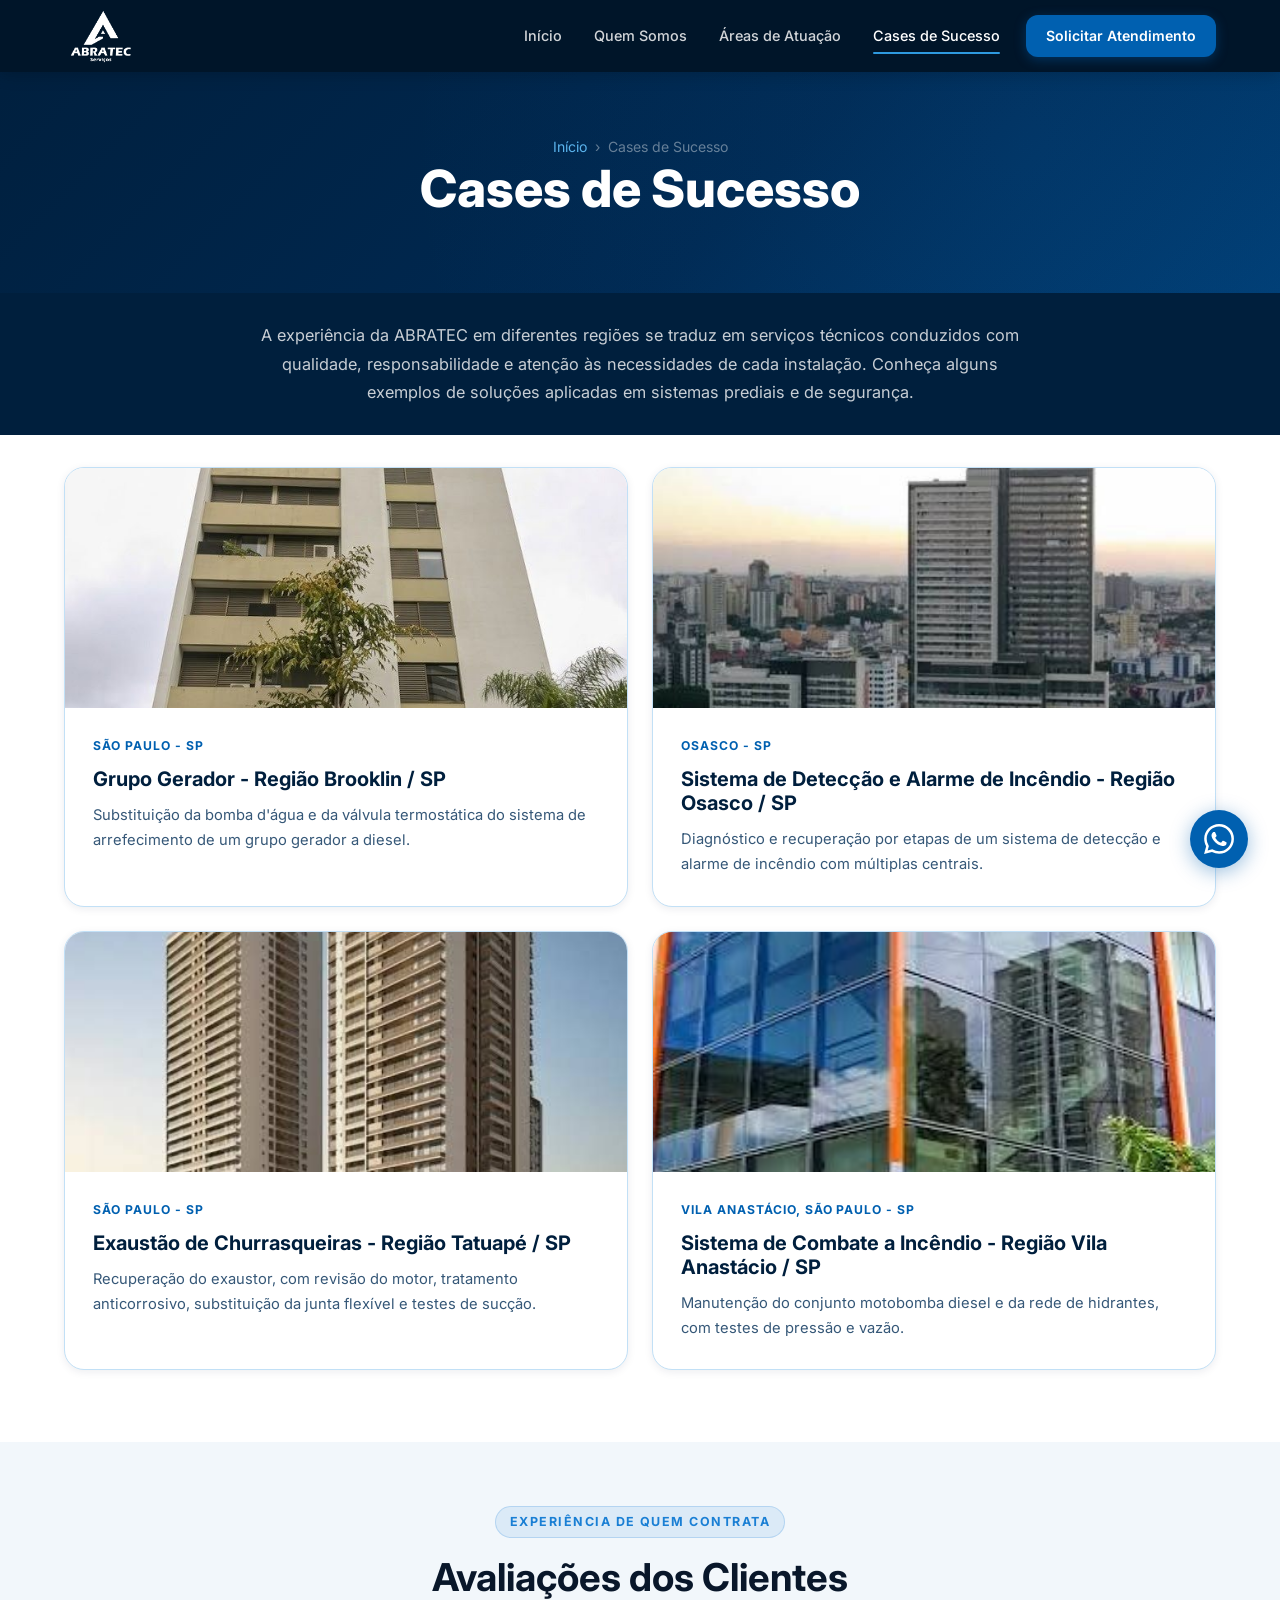
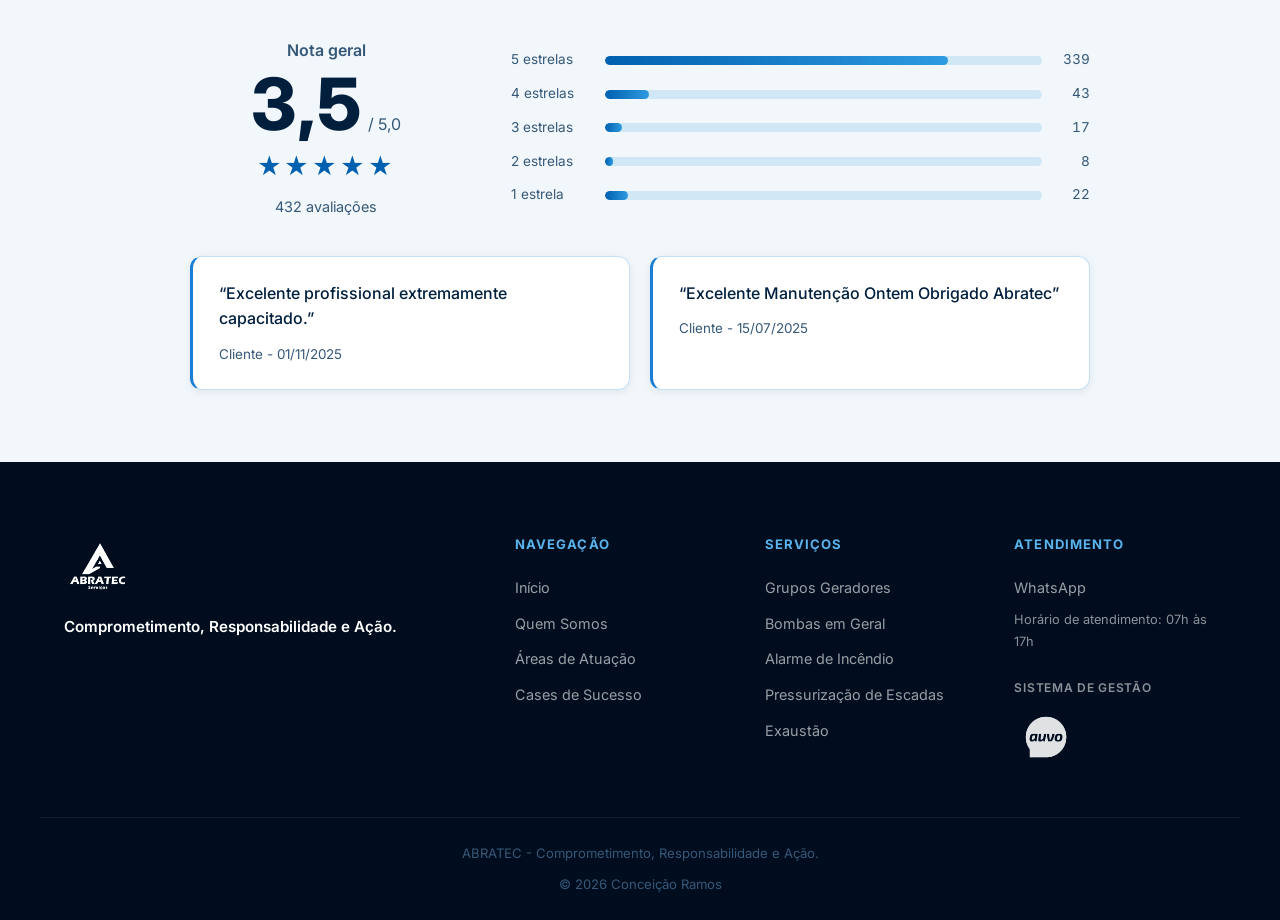
==== cases.html @ 3fc8a4a1 "feat: adiciona cases de sucesso anonimizados Co-authored-by: Copilot <223556219+Copilot@users.norepl" ====
<!DOCTYPE html>
<html lang="pt-BR">
<head>
  <meta charset="UTF-8">
  <meta name="viewport" content="width=device-width, initial-scale=1.0">
  <title>Cases de Sucesso | ABRATEC - Manutenção e Engenharia</title>
  <meta name="description" content="Conheça projetos de manutenção e engenharia realizados pela ABRATEC em diferentes regiões, apresentados sem identificação de clientes.">
  <link rel="icon" type="image/png" href="assets/logob.png">
  <link rel="preconnect" href="https://fonts.googleapis.com">
  <link rel="preconnect" href="https://fonts.gstatic.com" crossorigin>
  <link href="https://fonts.googleapis.com/css2?family=Inter:wght@300;400;500;600;700;800&display=swap" rel="stylesheet">
  <link rel="stylesheet" href="styles.css">
</head>
<body data-page="cases" class="page-inner">

  <div id="site-header"></div>

  <main>
    <div class="page-banner">
      <div class="container">
        <nav class="breadcrumb" aria-label="Breadcrumb">
          <a href="index.html">Início</a>
          <span aria-hidden="true">›</span>
          <span aria-current="page">Cases de Sucesso</span>
        </nav>
        <h1>Cases de Sucesso</h1>
      </div>
    </div>

    <section class="cases-intro">
      <div class="container">
        <p>A experiência da ABRATEC em diferentes regiões se traduz em serviços técnicos conduzidos com qualidade, responsabilidade e atenção às necessidades de cada instalação. Conheça alguns exemplos de soluções aplicadas em sistemas prediais e de segurança.</p>
      </div>
    </section>

    <section class="cases-section" aria-label="Projetos realizados">
      <div class="container">
        <div class="cases-grid">
          <a class="case-card" href="cases/brooklin/" aria-label="Ver case de sucesso: Grupo Gerador, Região Brooklin, São Paulo">
            <img class="case-card-image" src="assets/cases/media/brooklin-facade.jpg" alt="Fachada de edifício residencial na Região Brooklin" loading="lazy">
            <div class="case-card-content">
              <span class="case-region">São Paulo - SP</span>
              <h2>Grupo Gerador - Região Brooklin / SP</h2>
              <p>Substituição da bomba d'água e da válvula termostática do sistema de arrefecimento de um grupo gerador a diesel.</p>
            </div>
          </a>

          <a class="case-card" href="cases/osasco/" aria-label="Ver case de sucesso: Sistema de Detecção e Alarme de Incêndio, Osasco">
            <img class="case-card-image" src="assets/cases/media/osasco-facade.jpg" alt="Vista aérea de complexo comercial na região de Osasco" loading="lazy">
            <div class="case-card-content">
              <span class="case-region">Osasco - SP</span>
              <h2>Sistema de Detecção e Alarme de Incêndio - Região Osasco / SP</h2>
              <p>Diagnóstico e recuperação por etapas de um sistema de detecção e alarme de incêndio com múltiplas centrais.</p>
            </div>
          </a>

          <a class="case-card" href="cases/tatuape/" aria-label="Ver case de sucesso: Exaustão de Churrasqueiras, Região Tatuapé">
            <img class="case-card-image" src="assets/cases/media/tatuape-facade.jpg" alt="Duas torres residenciais na região do Tatuapé" loading="lazy">
            <div class="case-card-content">
              <span class="case-region">São Paulo - SP</span>
              <h2>Exaustão de Churrasqueiras - Região Tatuapé / SP</h2>
              <p>Recuperação do exaustor, com revisão do motor, tratamento anticorrosivo, substituição da junta flexível e testes de sucção.</p>
            </div>
          </a>

          <a class="case-card" href="cases/vila-anastacio/" aria-label="Ver case de sucesso: Sistema de Combate a Incêndio, Vila Anastácio">
            <img class="case-card-image" src="assets/cases/media/vila-anastacio-facade.jpg" alt="Fachada de empreendimento comercial envidraçado com detalhes em laranja na Vila Anastácio" loading="lazy">
            <div class="case-card-content">
              <span class="case-region">Vila Anastácio, São Paulo - SP</span>
              <h2>Sistema de Combate a Incêndio - Região Vila Anastácio / SP</h2>
              <p>Manutenção do conjunto motobomba diesel e da rede de hidrantes, com testes de pressão e vazão.</p>
            </div>
          </a>
        </div>
      </div>
    </section>

    <section class="reviews-section" aria-labelledby="reviewsTitle">
      <div class="container">
        <div class="section-header">
          <span class="section-label">Experiência de quem contrata</span>
          <h2 id="reviewsTitle">Avaliações dos Clientes</h2>
        </div>
        <div class="reviews-layout" data-reviews>
          <div class="reviews-score">
            <p class="reviews-score-label">Nota geral</p>
            <div class="reviews-rating">
              <span class="reviews-rating-value" data-count-to="4.5" data-decimals="1">0,0</span>
              <span class="reviews-rating-scale">/ 5,0</span>
            </div>
            <div class="reviews-stars" aria-label="5 estrelas">★★★★★</div>
            <p><span data-count-to="552">0</span> avaliações</p>
          </div>
          <div class="reviews-distribution" aria-label="Distribuição das avaliações por nota">
            <div class="review-row">
              <span>5 estrelas</span>
              <div class="review-track" role="progressbar" aria-label="Avaliações de 5 estrelas" aria-valuemin="0" aria-valuemax="100" aria-valuenow="0">
                <span class="review-fill" data-review-percent="78.62"></span>
              </div>
              <span class="review-count" data-count-to="434">0</span>
            </div>
            <div class="review-row">
              <span>4 estrelas</span>
              <div class="review-track" role="progressbar" aria-label="Avaliações de 4 estrelas" aria-valuemin="0" aria-valuemax="100" aria-valuenow="0">
                <span class="review-fill" data-review-percent="10.14"></span>
              </div>
              <span class="review-count" data-count-to="56">0</span>
            </div>
            <div class="review-row">
              <span>3 estrelas</span>
              <div class="review-track" role="progressbar" aria-label="Avaliações de 3 estrelas" aria-valuemin="0" aria-valuemax="100" aria-valuenow="0">
                <span class="review-fill" data-review-percent="3.99"></span>
              </div>
              <span class="review-count" data-count-to="22">0</span>
            </div>
            <div class="review-row">
              <span>2 estrelas</span>
              <div class="review-track" role="progressbar" aria-label="Avaliações de 2 estrelas" aria-valuemin="0" aria-valuemax="100" aria-valuenow="0">
                <span class="review-fill" data-review-percent="1.99"></span>
              </div>
              <span class="review-count" data-count-to="11">0</span>
            </div>
            <div class="review-row">
              <span>1 estrela</span>
              <div class="review-track" role="progressbar" aria-label="Avaliações de 1 estrela" aria-valuemin="0" aria-valuemax="100" aria-valuenow="0">
                <span class="review-fill" data-review-percent="5.25"></span>
              </div>
              <span class="review-count" data-count-to="29">0</span>
            </div>
          </div>
        </div>
        <div class="review-quotes">
          <figure class="review-quote">
            <blockquote>“Excelente profissional extremamente capacitado.”</blockquote>
            <figcaption>Cliente - 01/11/2025</figcaption>
          </figure>
          <figure class="review-quote">
            <blockquote>“Excelente Manutenção Ontem Obrigado Abratec”</blockquote>
            <figcaption>Cliente - 15/07/2025</figcaption>
          </figure>
        </div>
      </div>
    </section>
  </main>

  <div id="site-footer"></div>
  <div id="site-float"></div>

  <script src="config.js"></script>
  <script src="components.js"></script>
  <script src="script.js"></script>
</body>
</html>
---- styles.css ----
/* ============================================================
   ABRATEC - Estilos Globais (todas as páginas)
   Paleta: exclusivamente tons de azul + branco
   ============================================================ */
:root {
  --navy-900:  #000d1e;
  --navy-800:  #001529;
  --navy-700:  #001f3d;
  --navy-600:  #002952;
  --blue-500:  #003d73;
  --blue-400:  #004f94;
  --blue-300:  #0060b0;
  --blue-200:  #1a7fd4;
  --blue-150:  #2e9ae0;
  --blue-100:  #5ab3ec;
  --blue-050:  #c2e0f6;
  --sky:       #e8f3fb;
  --sky-deep:  #d0e8f5;
  --white:     #ffffff;
  --off-white: #f2f7fb;
  --text:      #09172a;
  --text-muted:#365878;
  --radius-sm: 6px;
  --radius:    12px;
  --radius-lg: 20px;
  --shadow-sm: 0 2px 8px rgba(0,20,60,.08);
  --shadow:    0 6px 24px rgba(0,20,60,.13);
  --shadow-lg: 0 16px 48px rgba(0,20,60,.2);
  --transition:all .25s ease;
  --header-h:  72px;
}

*,*::before,*::after{box-sizing:border-box;margin:0;padding:0}
html{scroll-behavior:smooth}
body{font-family:'Inter',sans-serif;color:var(--text);background:var(--white);line-height:1.6;-webkit-font-smoothing:antialiased}
img{max-width:100%;height:auto;display:block}
a{color:inherit;text-decoration:none}
ul{list-style:none}
button{font-family:inherit;cursor:pointer;border:none;background:none}
input,select,textarea{font-family:inherit;font-size:inherit}
[hidden]{display:none!important}

.container{width:100%;max-width:1200px;margin:0 auto;padding:0 24px}
.section-pad{padding:96px 0}

h1{font-size:clamp(2rem,4vw,3.2rem);font-weight:800;line-height:1.15}
h2{font-size:clamp(1.6rem,3vw,2.4rem);font-weight:700;line-height:1.2}
h3{font-size:1.2rem;font-weight:600;line-height:1.3}
p{line-height:1.75;color:var(--text-muted)}
.accent{color:var(--blue-200)}

.section-header{text-align:center;max-width:720px;margin:0 auto 64px}
.section-header h2{margin-bottom:16px}
.section-header p{font-size:1.05rem}
.section-label{display:inline-block;font-size:.78rem;font-weight:700;letter-spacing:.12em;text-transform:uppercase;color:var(--blue-200);background:rgba(26,127,212,.1);border:1px solid rgba(26,127,212,.2);padding:5px 14px;border-radius:20px;margin-bottom:16px}

/* Buttons */
.btn-primary,.btn-secondary,.btn-outline,.btn-blue-light{display:inline-flex;align-items:center;gap:8px;padding:14px 28px;border-radius:var(--radius);font-weight:600;font-size:.95rem;transition:var(--transition);cursor:pointer;text-align:center;justify-content:center}
.btn-primary{background:var(--blue-300);color:var(--white);box-shadow:0 4px 16px rgba(0,96,176,.35)}
.btn-primary:hover{background:var(--blue-400);transform:translateY(-2px);box-shadow:0 6px 20px rgba(0,96,176,.45)}
.btn-secondary{background:transparent;color:var(--white);border:2px solid rgba(255,255,255,.5)}
.btn-secondary:hover{background:rgba(255,255,255,.1);border-color:var(--white);transform:translateY(-2px)}
.btn-outline{background:transparent;color:var(--blue-300);border:2px solid var(--blue-300)}
.btn-outline:hover{background:var(--blue-300);color:var(--white);transform:translateY(-2px)}
.btn-blue-light{background:var(--blue-200);color:var(--white);box-shadow:0 4px 16px rgba(26,127,212,.35)}
.btn-blue-light:hover{background:var(--blue-300);transform:translateY(-2px)}

/* Reveal */
.reveal{opacity:0;transform:translateY(28px);transition:opacity .6s ease,transform .6s ease}
.reveal.reveal-d1{transition-delay:.1s}
.reveal.reveal-d2{transition-delay:.2s}
.reveal.reveal-d3{transition-delay:.3s}
.reveal.reveal-d4{transition-delay:.4s}
.reveal.visible{opacity:1;transform:none}

/* ── HEADER ─────────────────────── */
#mainHeader{position:fixed;top:0;left:0;right:0;z-index:1000;height:var(--header-h);background:transparent;transition:background .35s,box-shadow .35s}
#mainHeader.scrolled{background:rgba(0,21,41,.96);backdrop-filter:blur(12px);box-shadow:0 2px 20px rgba(0,0,0,.25)}
body.page-inner #mainHeader{background:var(--navy-800);box-shadow:0 2px 16px rgba(0,0,0,.2)}
.header-inner{display:flex;align-items:center;justify-content:space-between;height:100%;max-width:1200px;margin:0 auto;padding:0 24px}
.logo-link{display:flex;align-items:center;flex-shrink:0}
.logo-img{height:70px;width:auto;filter:brightness(10)}
.nav-links{display:flex;align-items:center;gap:4px}
.nav-link{color:rgba(255,255,255,.82);font-size:.9rem;font-weight:500;padding:8px 14px;border-radius:var(--radius-sm);transition:var(--transition);position:relative}
.nav-link::after{content:'';position:absolute;bottom:2px;left:14px;right:14px;height:2px;background:var(--blue-150);transform:scaleX(0);transition:transform .25s;border-radius:2px}
.nav-link:hover,.nav-link.active{color:var(--white)}
.nav-link:hover::after,.nav-link.active::after{transform:scaleX(1)}
.btn-nav-cta{background:var(--blue-300);color:var(--white)!important;padding:10px 20px;border-radius:var(--radius);font-weight:600;font-size:.88rem;margin-left:8px;transition:var(--transition);box-shadow:0 3px 12px rgba(0,96,176,.4);white-space:nowrap}
.btn-nav-cta:hover{background:var(--blue-400);transform:translateY(-1px)}
.btn-nav-cta::after{display:none!important}
.hamburger{display:none;flex-direction:column;justify-content:center;gap:5px;width:40px;height:40px;padding:6px}
.hamburger span{display:block;height:2px;background:var(--white);border-radius:2px;transition:var(--transition)}
.hamburger.open span:nth-child(1){transform:translateY(7px) rotate(45deg)}
.hamburger.open span:nth-child(2){opacity:0}
.hamburger.open span:nth-child(3){transform:translateY(-7px) rotate(-45deg)}

/* ── PAGE BANNER (sub-pages) ─────── */
.page-banner{background:linear-gradient(135deg,var(--navy-700) 0%,var(--navy-600) 60%,var(--blue-500) 100%);padding:calc(var(--header-h) + 64px) 0 64px;text-align:center;color:var(--white);position:relative;overflow:hidden}
body[data-page="servicos"] .page-banner{padding:calc(var(--header-h) + 32px) 0 32px}
.page-banner::before{content:'';position:absolute;inset:0;background:radial-gradient(circle at 80% 50%,rgba(26,127,212,.08) 0%,transparent 60%);pointer-events:none}
.page-banner .container{position:relative;z-index:1}
.page-banner h1{color:var(--white);margin-bottom:12px}
.page-banner .breadcrumb{font-size:.88rem;color:rgba(255,255,255,.65);display:flex;justify-content:center;align-items:center;gap:8px}
.page-banner .breadcrumb a{color:var(--blue-100)}
.page-banner .breadcrumb a:hover{color:var(--white)}
.page-banner .breadcrumb span{color:rgba(255,255,255,.4)}

/* ── HERO ────────────────────────── */
.hero{min-height:100vh;background:linear-gradient(135deg,var(--navy-700) 0%,var(--navy-600) 50%,var(--blue-500) 100%);display:flex;align-items:center;position:relative;overflow:hidden;padding:calc(var(--header-h) + 48px) 0 96px}
.hero-bg{position:absolute;inset:0;background-image:radial-gradient(circle at 15% 50%,rgba(0,96,176,.12) 0%,transparent 55%),radial-gradient(circle at 85% 20%,rgba(26,127,212,.1) 0%,transparent 50%);pointer-events:none}
.hero-container{display:grid;grid-template-columns:1fr 1fr;gap:64px;align-items:center}
.hero-content{color:var(--white)}
.hero-badge{display:inline-block;font-size:.78rem;font-weight:700;letter-spacing:.1em;text-transform:uppercase;color:var(--blue-100);background:rgba(90,179,236,.12);border:1px solid rgba(90,179,236,.3);padding:6px 16px;border-radius:20px;margin-bottom:24px}
.hero h1{color:var(--white);margin-bottom:24px}
.hero-desc{font-size:1.1rem;color:rgba(255,255,255,.8);margin-bottom:40px;max-width:540px}
.hero-buttons{display:flex;gap:16px;flex-wrap:wrap}
.hero-visual{display:flex;align-items:center;justify-content:center}
.hero-card-grid{display:grid;grid-template-columns:1fr 1fr;gap:16px;width:100%;max-width:380px}
.hero-card{background:rgba(255,255,255,.07);border:1px solid rgba(255,255,255,.1);border-radius:var(--radius);padding:24px 20px;text-align:center;transition:var(--transition)}
.hero-card:hover{background:rgba(255,255,255,.13);transform:translateY(-4px);border-color:rgba(90,179,236,.4)}
.hero-card-icon{color:var(--blue-100);margin-bottom:12px}
.hero-card-icon svg{width:36px;height:36px;margin:0 auto}
.hero-card p{font-size:.82rem;font-weight:600;color:rgba(255,255,255,.9);margin:0}

/* ── SOBRE HOME ──────────────────── */
.sobre-home{background:var(--white)}
.sobre-grid{display:grid;grid-template-columns:1fr 1fr;gap:72px;align-items:center}
.sobre-visual{display:grid;grid-template-columns:1fr 1fr;gap:16px}
.sobre-stat{background:var(--sky);border-radius:var(--radius);padding:28px 24px;text-align:center;border-top:3px solid var(--blue-200);transition:var(--transition)}
.sobre-stat:hover{transform:translateY(-4px);box-shadow:var(--shadow)}
.sobre-stat .stat-icon{color:var(--blue-300);margin-bottom:10px}
.sobre-stat .stat-icon svg{width:32px;height:32px;margin:0 auto}
.sobre-stat h4{color:var(--navy-700);margin-bottom:6px;font-size:1rem}
.sobre-stat p{font-size:.85rem;margin:0}
.sobre-text h2{margin-bottom:24px;color:var(--navy-700)}
.sobre-text p{margin-bottom:16px}
.sobre-text .btn-outline{margin-top:12px}

/* ── SERVIÇOS RESUMO HOME ────────── */
.servicos-resumo{background:var(--sky)}
.servicos-mini-grid{display:grid;grid-template-columns:repeat(4,1fr);gap:16px;margin-bottom:48px}
.servico-mini{background:var(--white);border-radius:var(--radius);padding:28px 20px;text-align:center;border-bottom:3px solid transparent;transition:var(--transition)}
.servico-mini:hover{border-bottom-color:var(--blue-200);transform:translateY(-4px);box-shadow:var(--shadow)}
.servico-mini-icon{width:52px;height:52px;background:var(--sky);border-radius:var(--radius-sm);display:flex;align-items:center;justify-content:center;color:var(--blue-300);margin:0 auto 16px}
.servico-mini-icon svg{width:26px;height:26px}
.servico-mini h4{color:var(--navy-700);font-size:.95rem;line-height:1.3}
.servicos-resumo-cta{text-align:center}

/* ── DIFERENCIAIS HOME ───────────── */
.diferenciais-home{background:var(--navy-700)}
.diferenciais-home .section-header{max-width:640px}
.diferenciais-home .section-header h2{color:var(--white)}
.diferenciais-home .section-header p{color:rgba(255,255,255,.7)}
.diferenciais-home .section-label{background:rgba(90,179,236,.15);color:var(--blue-100);border-color:rgba(90,179,236,.25)}
.dif-home-grid{display:grid;grid-template-columns:repeat(3,1fr);gap:24px}
.dif-home-card{background:rgba(255,255,255,.06);border:1px solid rgba(255,255,255,.1);border-radius:var(--radius);padding:36px 28px;transition:var(--transition)}
.dif-home-card:hover{background:rgba(255,255,255,.1);transform:translateY(-4px);border-color:rgba(90,179,236,.3)}
.dif-home-icon{width:52px;height:52px;background:rgba(26,127,212,.2);border-radius:var(--radius-sm);display:flex;align-items:center;justify-content:center;color:var(--blue-100);margin-bottom:20px}
.dif-home-icon svg{width:26px;height:26px}
.dif-home-card h3{color:var(--white);margin-bottom:12px;font-size:1.05rem}
.dif-home-card p{color:rgba(255,255,255,.7);font-size:.92rem}

/* ── EQUIPE TEASER HOME ──────────── */
.equipe-teaser{background:var(--off-white)}
.equipe-teaser-inner{display:grid;grid-template-columns:1fr 1fr;gap:64px;align-items:center}
.equipe-teaser-text h2{color:var(--navy-700);margin-bottom:16px}
.equipe-teaser-text p{margin-bottom:24px}
.eq-avatars{display:flex;gap:16px;flex-wrap:wrap}
.eq-avatar{width:72px;height:72px;border-radius:50%;background:var(--sky-deep);border:3px solid var(--blue-100);display:flex;align-items:center;justify-content:center;color:var(--blue-300);transition:var(--transition)}
.eq-avatar:hover{border-color:var(--blue-200);transform:scale(1.05)}
.eq-avatar svg{width:32px;height:32px}

/* ── CTA BAND ────────────────────── */
.cta-band{background:linear-gradient(135deg,var(--navy-800),var(--blue-500));padding:80px 0;text-align:center;position:relative;overflow:hidden}
.cta-band-inner{position:relative;z-index:1}
.cta-band h2{color:var(--white);margin-bottom:16px}
.cta-band p{color:rgba(255,255,255,.75);font-size:1.1rem;margin-bottom:32px;max-width:600px;margin-left:auto;margin-right:auto}
.cta-band-buttons{display:flex;gap:16px;justify-content:center;flex-wrap:wrap}

/* ── QUEM SOMOS ──────────────────── */
.qs-block{display:grid;grid-template-columns:80px 1fr;gap:32px;background:var(--white);border-radius:var(--radius-lg);padding:40px;margin-bottom:24px;box-shadow:var(--shadow-sm);border-left:4px solid var(--blue-200);transition:var(--transition)}
.qs-block:hover{box-shadow:var(--shadow)}
.qs-block-icon{width:64px;height:64px;background:linear-gradient(135deg,var(--blue-300),var(--blue-200));border-radius:var(--radius);display:flex;align-items:center;justify-content:center;color:var(--white);flex-shrink:0;margin-top:4px}
.qs-block-icon svg{width:30px;height:30px}
.qs-block-content h3{color:var(--navy-700);margin-bottom:16px;font-size:1.3rem}
.qs-block-content p{margin-bottom:14px}
.qs-block-content p:last-child{margin-bottom:0}
.qs-compromisso{background:linear-gradient(135deg,var(--navy-700),var(--blue-500));border-radius:var(--radius-lg);padding:52px 60px;margin:40px 0;position:relative;overflow:hidden}
.qs-compromisso::before{content:'\201C';position:absolute;top:-20px;left:28px;font-size:10rem;color:rgba(255,255,255,.06);font-family:Georgia,serif;line-height:1}
blockquote{position:relative;z-index:1}
blockquote p{font-size:1.15rem;color:rgba(255,255,255,.92);line-height:1.8;font-style:italic;margin-bottom:20px}
blockquote cite{font-size:.88rem;font-style:normal;color:var(--blue-100);font-weight:600}
.mvv-grid{display:grid;grid-template-columns:repeat(3,1fr);gap:24px;margin-top:48px}
.mvv-card{background:var(--sky);border-radius:var(--radius);padding:36px 28px;border-top:4px solid var(--blue-200);transition:var(--transition)}
.mvv-card:hover{transform:translateY(-4px);box-shadow:var(--shadow)}
.mvv-icon{width:48px;height:48px;background:rgba(0,61,115,.08);border-radius:var(--radius-sm);display:flex;align-items:center;justify-content:center;color:var(--blue-300);margin-bottom:20px}
.mvv-icon svg{width:24px;height:24px}
.mvv-card h3{color:var(--navy-700);margin-bottom:14px}
.mvv-card p{font-size:.92rem}
.valores-list li{font-size:.92rem;color:var(--text-muted);padding:6px 0;border-bottom:1px solid var(--blue-050);display:flex;align-items:center;gap:10px}
.valores-list li::before{content:'';width:8px;height:8px;border-radius:50%;background:var(--blue-200);flex-shrink:0}
.valores-list li:last-child{border-bottom:none}

/* ── SERVIÇOS PAGE ───────────────── */
.servicos-page{background:var(--off-white)}
.servicos-intro{padding:32px 0}
.servicos-grid-page{display:grid;grid-template-columns:repeat(auto-fill,minmax(300px,1fr));gap:24px;padding:32px 0 72px}
.servico-card{background:var(--white);border-radius:var(--radius-lg);padding:36px 28px;border:1px solid var(--blue-050);transition:var(--transition);display:flex;flex-direction:column;gap:16px}
.servico-card:hover{border-color:var(--blue-100);box-shadow:var(--shadow);transform:translateY(-4px)}
.servico-icon{width:60px;height:60px;background:linear-gradient(135deg,var(--blue-300),var(--blue-200));border-radius:var(--radius);display:flex;align-items:center;justify-content:center;color:var(--white)}
.servico-icon svg{width:30px;height:30px}
.servico-card h3{color:var(--navy-700);font-size:1.08rem}
.servico-card p{font-size:.92rem;line-height:1.7;flex:1}
.btn-wa-servico{display:inline-flex;align-items:center;gap:8px;padding:11px 20px;background:var(--blue-300);color:var(--white);border-radius:var(--radius-sm);font-size:.88rem;font-weight:600;width:fit-content;transition:var(--transition)}
.btn-wa-servico:hover{background:var(--blue-400);transform:translateY(-1px)}
.btn-wa-servico svg{width:18px;height:18px}
.servicos-page-cta{background:linear-gradient(135deg,var(--navy-700),var(--blue-500));border-radius:var(--radius-lg);padding:56px 48px;text-align:center;color:var(--white);margin-bottom:72px}
.servicos-page-cta h3{font-size:1.5rem;color:var(--white);margin-bottom:12px}
.servicos-page-cta p{color:rgba(255,255,255,.75);margin-bottom:28px;font-size:1.05rem}

/* ── CASES DE SUCESSO ────────────── */
.cases-intro{background:var(--navy-700);padding:28px 0;text-align:center}
.cases-intro p{color:rgba(255,255,255,.78);max-width:780px;margin:0 auto;font-size:1.02rem}
.cases-grid{display:grid;grid-template-columns:repeat(2,minmax(0,1fr));gap:24px;padding:32px 0 72px}
.case-card{display:block;overflow:hidden;background:var(--white);border:1px solid var(--blue-050);border-radius:var(--radius-lg);box-shadow:var(--shadow-sm);transition:var(--transition);color:inherit}
.case-card:hover{transform:translateY(-4px);border-color:var(--blue-100);box-shadow:var(--shadow)}
.case-card:focus-visible{outline:3px solid var(--blue-200);outline-offset:4px}
.case-card-image{width:100%;height:240px;object-fit:cover;background:var(--sky)}
.case-card-content{padding:24px 28px 28px}
.case-region{display:inline-block;margin-bottom:12px;color:var(--blue-300);font-size:.76rem;font-weight:700;letter-spacing:.08em;text-transform:uppercase}
.case-card h2{margin-bottom:12px;color:var(--navy-700);font-size:1.25rem}
.case-card p{font-size:.92rem;line-height:1.7}
.case-card p+p{margin-top:10px}
.reviews-section{background:var(--off-white);padding:64px 0 72px}
.reviews-section .section-header{margin-bottom:36px}
.reviews-layout{display:grid;grid-template-columns:minmax(220px,.8fr) minmax(0,1.7fr);gap:48px;align-items:center;max-width:900px;margin:0 auto 36px}
.reviews-score{text-align:center}
.reviews-score-label{margin-bottom:4px;font-weight:600;color:var(--text-muted)}
.reviews-rating{display:flex;justify-content:center;align-items:baseline;gap:6px}
.reviews-rating-value{font-size:clamp(3.2rem,6vw,4.5rem);font-weight:800;line-height:1;color:var(--navy-700);font-variant-numeric:tabular-nums}
.reviews-rating-scale{font-size:1rem;color:var(--text-muted)}
.reviews-stars{margin:8px 0;color:var(--blue-300);font-size:1.5rem;letter-spacing:.12em}
.reviews-score>p:last-child{font-size:.9rem}
.reviews-distribution{display:grid;gap:12px}
.review-row{display:grid;grid-template-columns:82px minmax(0,1fr) 36px;gap:12px;align-items:center;color:var(--text-muted);font-size:.85rem}
.review-count{font-variant-numeric:tabular-nums;text-align:right}
.review-track{height:9px;overflow:hidden;background:var(--sky-deep);border-radius:20px}
.review-fill{display:block;width:0;height:100%;background:linear-gradient(90deg,var(--blue-300),var(--blue-150));border-radius:inherit;transition:width 1.1s cubic-bezier(.2,.7,.2,1)}
.review-quotes{display:grid;grid-template-columns:repeat(2,minmax(0,1fr));gap:20px;max-width:900px;margin:0 auto}
.review-quote{height:100%;padding:24px 26px;background:var(--white);border:1px solid var(--blue-050);border-left:3px solid var(--blue-200);border-radius:var(--radius);box-shadow:var(--shadow-sm)}
.review-quote blockquote{margin-bottom:12px;color:var(--navy-700);font-size:1rem;font-weight:500}
.review-quote figcaption{color:var(--text-muted);font-size:.84rem}
.case-detail-hero{display:grid;grid-template-columns:1.05fr 1fr;gap:48px;align-items:center;margin-top:36px;margin-bottom:32px}
.case-detail-hero-image{width:100%;height:380px;object-fit:cover;object-position:center 45%;border-radius:var(--radius-lg);box-shadow:var(--shadow)}
.case-detail-hero-copy h2{color:var(--navy-700);margin:10px 0 14px}
.case-detail-hero-copy p{font-size:1rem}
.case-facts-section{margin-bottom:40px}
.case-facts{display:grid;grid-template-columns:repeat(auto-fit,minmax(200px,1fr));gap:14px}
.case-fact{padding:18px 20px;background:var(--sky);border-left:3px solid var(--blue-200);border-radius:var(--radius-sm)}
.case-fact dt{margin-bottom:5px;color:var(--blue-300);font-size:.75rem;font-weight:700;letter-spacing:.07em;text-transform:uppercase}
.case-fact dd{color:var(--navy-700);font-size:.93rem;font-weight:600}
.case-metrics{display:grid;grid-template-columns:repeat(3,minmax(0,1fr));gap:16px;margin-bottom:40px}
.case-metric{display:flex;flex-direction:column;gap:5px;padding:22px;background:var(--navy-700);border-radius:var(--radius);text-align:center;color:var(--white)}
.case-metric strong{color:var(--blue-100);font-size:2rem;line-height:1.1}
.case-metric span{font-size:.9rem;font-weight:600}
.case-metric small{color:rgba(255,255,255,.7);font-size:.78rem}
.case-detail-sections{max-width:920px;margin-bottom:64px}
.case-detail-section+.case-detail-section{margin-top:32px}
.case-detail-section h2{margin-bottom:14px;color:var(--navy-700);font-size:1.45rem}
.case-detail-section p{margin:0 0 14px}
.case-detail-list{margin:10px 0 18px;padding-left:24px;list-style:disc}
.case-detail-list li{padding:4px 0;color:var(--text-muted);line-height:1.7}
.case-gallery-section{padding:52px 0 60px;background:var(--off-white)}
.case-gallery-section h2{margin-bottom:24px;color:var(--navy-700)}
.case-gallery{display:grid;grid-template-columns:repeat(3,minmax(0,1fr));gap:20px}
.case-gallery-item{position:relative;overflow:hidden;background:var(--white);border:1px solid var(--blue-050);border-radius:var(--radius);box-shadow:var(--shadow-sm)}
.case-gallery-item img{width:100%;aspect-ratio:4/3;object-fit:cover;background:var(--sky)}
.case-gallery-phase{position:absolute;top:10px;left:10px;padding:4px 9px;background:rgba(0,21,41,.82);border-radius:20px;color:var(--white);font-size:.7rem;font-weight:700}
.case-gallery-item figcaption{padding:12px 14px;color:var(--text-muted);font-size:.82rem;line-height:1.5}
.case-detail-back{padding-top:32px;padding-bottom:64px}
@media(prefers-reduced-motion:reduce){.review-fill{transition:none}}

/* ── EQUIPE PAGE ─────────────────── */
.equipe-aviso{display:flex;align-items:flex-start;gap:12px;background:rgba(0,96,176,.06);border:1px solid rgba(0,96,176,.2);border-radius:var(--radius);padding:18px 22px;margin-bottom:48px;font-size:.9rem}
.equipe-aviso svg{width:20px;height:20px;color:var(--blue-300);flex-shrink:0;margin-top:2px}
.equipe-aviso p{color:var(--text);line-height:1.5;margin:0}
.equipe-aviso code{background:rgba(0,0,0,.07);padding:1px 5px;border-radius:3px;font-size:.85rem}
.equipe-grid{display:grid;grid-template-columns:repeat(auto-fill,minmax(260px,1fr));gap:28px;padding-bottom:72px}
.equipe-card{background:var(--white);border-radius:var(--radius-lg);overflow:hidden;box-shadow:var(--shadow-sm);border:1px solid var(--blue-050);transition:var(--transition);text-align:center}
.equipe-card:hover{box-shadow:var(--shadow);transform:translateY(-4px);border-color:var(--blue-100)}
.equipe-foto{width:100%;aspect-ratio:1;background:linear-gradient(135deg,var(--sky),var(--sky-deep));display:flex;align-items:center;justify-content:center}
.equipe-foto img{width:100%;height:100%;object-fit:cover}
.foto-ph{width:88px;height:88px;border-radius:50%;background:var(--blue-050);display:flex;align-items:center;justify-content:center;color:var(--blue-200)}
.foto-ph svg{width:44px;height:44px}
.equipe-info{padding:28px 24px}
.equipe-info h3{color:var(--navy-700);margin-bottom:6px;font-size:1.05rem}
.equipe-cargo{font-size:.8rem;font-weight:700;color:var(--blue-200);text-transform:uppercase;letter-spacing:.07em;margin-bottom:14px}
.equipe-bio{font-size:.88rem;line-height:1.6}

/* ── CONTATO PAGE ────────────────── */
.contato-wrapper{display:grid;grid-template-columns:1fr 1.5fr;gap:64px;align-items:start;padding:72px 0}
.contato-info h3{color:var(--navy-700);font-size:1.35rem;margin-bottom:24px}
.btn-wa-grande{display:flex;align-items:center;gap:12px;background:var(--blue-300);color:var(--white);padding:16px 24px;border-radius:var(--radius);font-weight:700;font-size:1rem;margin-bottom:32px;transition:var(--transition);box-shadow:0 4px 16px rgba(0,96,176,.3)}
.btn-wa-grande:hover{background:var(--blue-400);transform:translateY(-2px)}
.btn-wa-grande svg{width:26px;height:26px;flex-shrink:0}
.contato-lista{display:flex;flex-direction:column;gap:20px}
.contato-lista li{display:flex;align-items:flex-start;gap:16px}
.contato-icon{width:44px;height:44px;background:var(--sky);border-radius:var(--radius-sm);display:flex;align-items:center;justify-content:center;color:var(--blue-300);flex-shrink:0}
.contato-icon svg{width:20px;height:20px}
.c-label{display:block;font-size:.75rem;font-weight:700;text-transform:uppercase;letter-spacing:.08em;color:var(--blue-200);margin-bottom:3px}
.c-valor{font-size:.95rem;font-weight:500;color:var(--text)}
.form-aviso{display:flex;gap:10px;align-items:flex-start;background:var(--sky);border:1px solid var(--blue-050);border-radius:var(--radius-sm);padding:13px 16px;margin-bottom:24px;font-size:.82rem;color:var(--text-muted);line-height:1.5}
.form-aviso svg{width:18px;height:18px;color:var(--blue-300);flex-shrink:0;margin-top:1px}
.form-row{display:grid;grid-template-columns:1fr 1fr;gap:16px}
.form-group{display:flex;flex-direction:column;gap:6px;margin-bottom:20px}
.form-group label{font-size:.85rem;font-weight:600;color:var(--navy-700)}
.form-group label span{color:var(--blue-200)}
.form-group input,.form-group textarea{padding:12px 14px;border:1.5px solid var(--blue-050);border-radius:var(--radius-sm);background:var(--sky);color:var(--text);transition:border-color .2s;outline:none;width:100%}
.form-group input:focus,.form-group textarea:focus{border-color:var(--blue-200);background:var(--white);box-shadow:0 0 0 3px rgba(26,127,212,.1)}
.form-group.error input,.form-group.error textarea{border-color:#c94040}
.form-err{font-size:.8rem;color:#c94040;display:none}
.form-group.error .form-err{display:block}
.btn-form-submit{width:100%;padding:16px;font-size:1rem;justify-content:center;border-radius:var(--radius-sm)}
.form-sucesso{background:linear-gradient(135deg,var(--navy-700),var(--blue-500));border-radius:var(--radius-lg);padding:48px 32px;text-align:center;color:var(--white)}
.sucesso-icon{width:72px;height:72px;background:var(--blue-200);border-radius:50%;display:flex;align-items:center;justify-content:center;margin:0 auto 24px}
.sucesso-icon svg{width:36px;height:36px;color:var(--white)}
.form-sucesso h3{color:var(--white);font-size:1.5rem;margin-bottom:12px}
.form-sucesso p{color:rgba(255,255,255,.8);margin-bottom:24px}

/* ── FOOTER ──────────────────────── */
#footer{background:var(--navy-900);color:rgba(255,255,255,.75)}
.footer-top{display:grid;grid-template-columns:2fr 1fr 1fr 1fr;gap:48px;max-width:1200px;margin:0 auto;padding:72px 24px 48px}
.footer-logo{height:64px;width:auto;margin-bottom:16px;filter:brightness(10)}
.footer-slogan{font-weight:600;font-size:.95rem;color:var(--white);margin-bottom:14px}
.footer-info{font-size:.85rem;color:rgba(255,255,255,.55);margin-bottom:4px}
.footer-info-sm{font-size:.8rem;margin-top:8px}
.footer-auvo{display:flex;flex-direction:column;align-items:flex-start;gap:8px;margin-top:24px}
.footer-auvo span{font-size:.75rem;font-weight:600;letter-spacing:.06em;text-transform:uppercase;color:rgba(255,255,255,.55)}
.footer-auvo img{width:64px;height:64px;object-fit:contain;filter:brightness(0) invert(1);opacity:.88}
.footer-col h4{font-size:.82rem;font-weight:700;letter-spacing:.08em;text-transform:uppercase;color:var(--blue-100);margin-bottom:20px}
.footer-col ul{display:flex;flex-direction:column;gap:10px}
.footer-col a{font-size:.9rem;color:rgba(255,255,255,.6);transition:color .2s}
.footer-col a:hover{color:var(--white)}
.footer-bottom{border-top:1px solid rgba(255,255,255,.07);max-width:1200px;margin:0 auto;padding:24px;display:flex;flex-direction:column;justify-content:center;align-items:center;text-align:center;gap:8px;font-size:.82rem;color:rgba(255,255,255,.38)}

/* ── WHATSAPP + SCROLL TOP ───────── */
.whatsapp-float{position:fixed;bottom:32px;right:32px;z-index:900;width:58px;height:58px;background:var(--blue-300);border-radius:50%;display:flex;align-items:center;justify-content:center;box-shadow:0 4px 20px rgba(0,96,176,.4);transition:var(--transition);color:var(--white)}
.whatsapp-float svg{width:30px;height:30px}
.whatsapp-float:hover{background:var(--blue-400);transform:scale(1.1);box-shadow:0 6px 24px rgba(0,96,176,.55)}
.whatsapp-tooltip{position:absolute;right:68px;top:50%;transform:translateY(-50%);background:var(--navy-800);color:var(--white);font-size:.8rem;font-weight:600;padding:6px 12px;border-radius:var(--radius-sm);white-space:nowrap;opacity:0;pointer-events:none;transition:opacity .25s}
.whatsapp-tooltip::after{content:'';position:absolute;right:-6px;top:50%;transform:translateY(-50%);border:6px solid transparent;border-left-color:var(--navy-800);border-right:0}
.whatsapp-float:hover .whatsapp-tooltip{opacity:1}
.scroll-top{position:fixed;bottom:100px;right:34px;z-index:900;width:44px;height:44px;background:var(--navy-700);color:var(--white);border-radius:50%;display:flex;align-items:center;justify-content:center;box-shadow:var(--shadow);transition:var(--transition);opacity:.8}
.scroll-top:hover{background:var(--blue-300);opacity:1;transform:translateY(-2px)}
.scroll-top svg{width:20px;height:20px}

/* ── RESPONSIVE ──────────────────── */
@media(max-width:1024px){
  .hero-container{grid-template-columns:1fr;gap:48px}
  .hero-visual{max-width:420px;margin:0 auto}
  .hero-card-grid{max-width:360px}
  .sobre-grid{grid-template-columns:1fr;gap:48px}
  .servicos-mini-grid{grid-template-columns:repeat(2,1fr)}
  .dif-home-grid{grid-template-columns:1fr;gap:20px}
  .equipe-teaser-inner{grid-template-columns:1fr;gap:40px}
  .mvv-grid{grid-template-columns:repeat(2,1fr)}
  .footer-top{grid-template-columns:1fr 1fr;gap:36px}
  .contato-wrapper{grid-template-columns:1fr;gap:40px}
}
@media(max-width:768px){
  :root{--header-h:64px}
  .section-pad{padding:64px 0}
  .nav-links{position:fixed;top:var(--header-h);left:0;right:0;background:var(--navy-800);flex-direction:column;align-items:flex-start;padding:24px;gap:0;transform:translateY(-110%);opacity:0;pointer-events:none;transition:transform .35s ease,opacity .35s ease;box-shadow:0 8px 32px rgba(0,0,0,.4);z-index:999}
  .nav-links.open{transform:translateY(0);opacity:1;pointer-events:auto}
  .nav-link{padding:13px 4px;width:100%;font-size:1rem;border-bottom:1px solid rgba(255,255,255,.06)}
  .btn-nav-cta{margin-left:0;margin-top:12px;text-align:center;width:100%;display:block}
  .hamburger{display:flex}
  .hero{padding-top:calc(var(--header-h) + 32px)}
  .hero h1{font-size:1.9rem}
  .hero-desc{font-size:1rem}
  .hero-buttons{flex-direction:column}
  .hero-card-grid{grid-template-columns:1fr 1fr}
  .sobre-visual{grid-template-columns:1fr 1fr}
  .servicos-mini-grid{grid-template-columns:repeat(2,1fr)}
  .dif-home-grid{grid-template-columns:1fr}
  .qs-block{grid-template-columns:1fr;gap:20px;padding:28px}
  .qs-compromisso{padding:36px 28px}
  .mvv-grid{grid-template-columns:1fr}
  .servicos-grid-page{grid-template-columns:1fr}
  .servicos-page-cta{padding:40px 28px}
  .cases-grid{grid-template-columns:1fr;padding-top:24px}
  .case-card-image{height:220px}
  .reviews-layout{grid-template-columns:1fr;gap:28px}
  .review-quotes{grid-template-columns:1fr}
  .case-detail-hero{grid-template-columns:1fr;gap:24px}
  .case-detail-hero-image{height:300px}
  .case-metrics{grid-template-columns:1fr}
  .case-gallery{grid-template-columns:repeat(2,minmax(0,1fr))}
  .equipe-grid{grid-template-columns:1fr 1fr}
  .form-row{grid-template-columns:1fr}
  .footer-top{grid-template-columns:1fr;gap:32px;padding:48px 24px 36px}
  .whatsapp-float{bottom:20px;right:20px}
  .scroll-top{bottom:88px;right:22px}
}
@media(max-width:480px){
  .servicos-mini-grid{grid-template-columns:1fr 1fr}
  .sobre-visual{grid-template-columns:1fr}
  .equipe-grid{grid-template-columns:1fr}
  h1{font-size:1.7rem}
  h2{font-size:1.4rem}
  .qs-block{padding:20px}
  .qs-compromisso{padding:28px 20px}
  .case-card-content{padding:22px}
  .case-gallery{grid-template-columns:1fr}
}
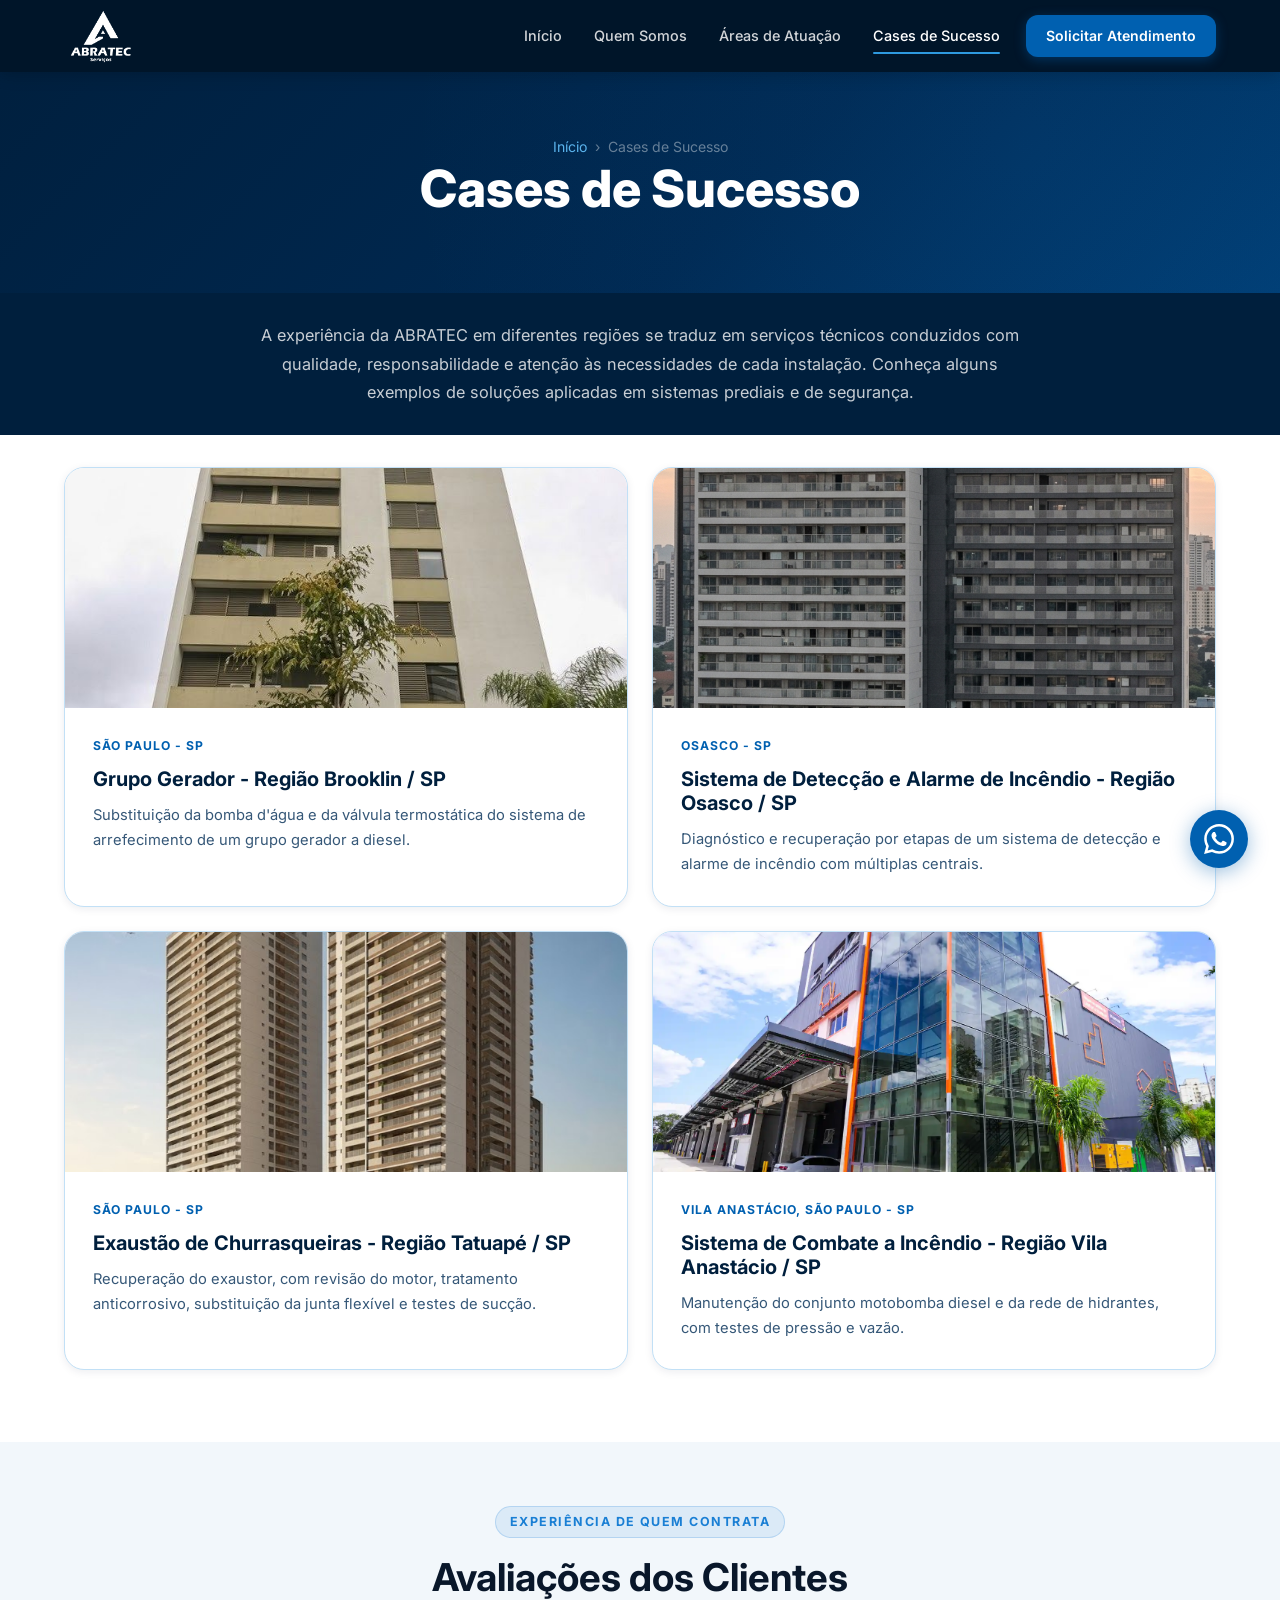
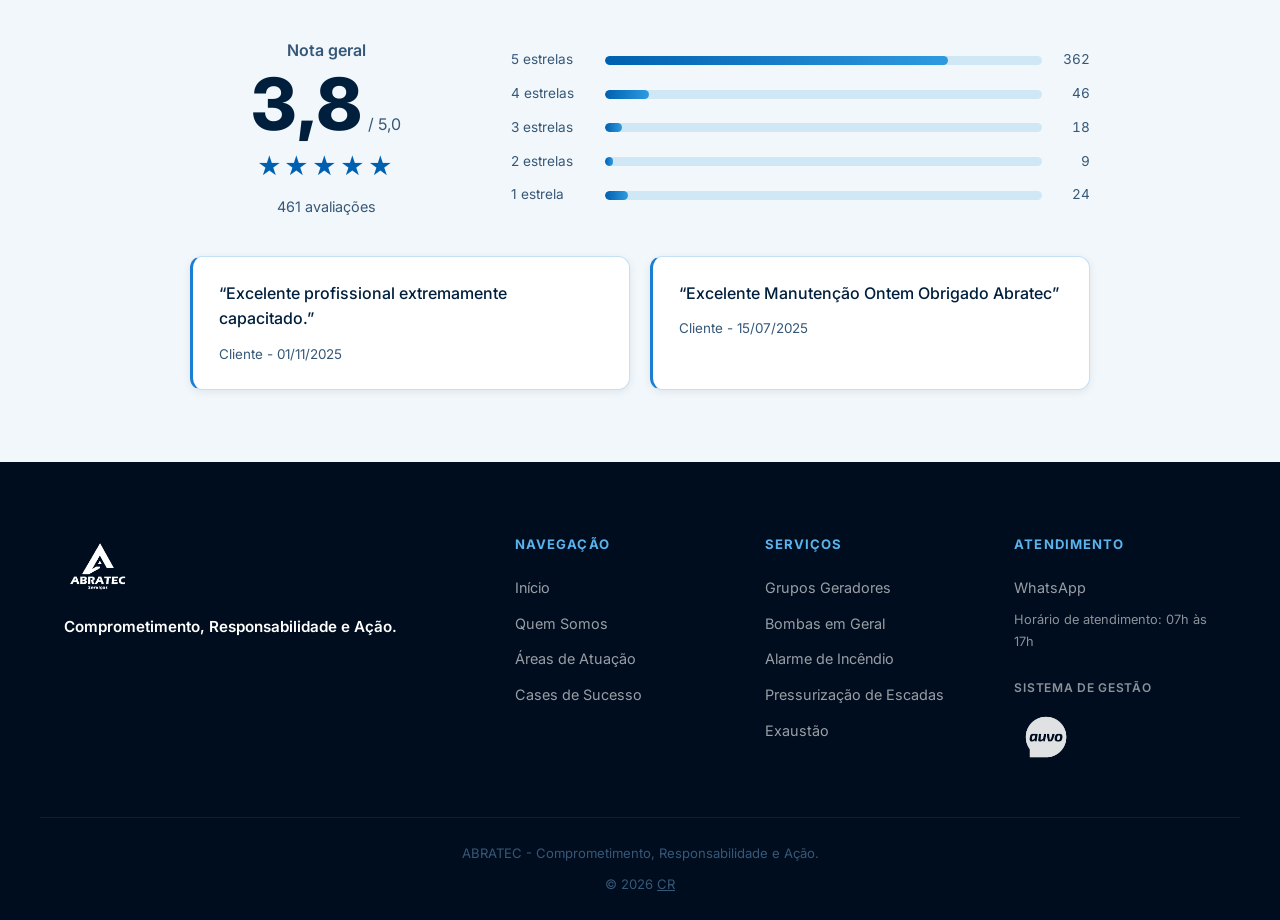
==== commit aae9e495: "ajustes e inclusoes" ====
--- a/cases.html
+++ b/cases.html
@@ -46,7 +46,7 @@
           </a>
 
           <a class="case-card" href="cases/osasco/" aria-label="Ver case de sucesso: Sistema de Detecção e Alarme de Incêndio, Osasco">
-            <img class="case-card-image" src="assets/cases/media/osasco-facade.jpg" alt="Vista aérea de complexo comercial na região de Osasco" loading="lazy">
+            <img class="case-card-image" src="assets/cases/media/osasco-facade.jpg" alt="Fachada de edifício na região de Osasco" loading="lazy">
             <div class="case-card-content">
               <span class="case-region">Osasco - SP</span>
               <h2>Sistema de Detecção e Alarme de Incêndio - Região Osasco / SP</h2>
@@ -64,7 +64,7 @@
           </a>
 
           <a class="case-card" href="cases/vila-anastacio/" aria-label="Ver case de sucesso: Sistema de Combate a Incêndio, Vila Anastácio">
-            <img class="case-card-image" src="assets/cases/media/vila-anastacio-facade.jpg" alt="Fachada de empreendimento comercial envidraçado com detalhes em laranja na Vila Anastácio" loading="lazy">
+            <img class="case-card-image" src="assets/cases/media/vila-anastacio-facade.webp" alt="Fachada de empreendimento comercial envidraçado com detalhes em laranja na Vila Anastácio" loading="lazy">
             <div class="case-card-content">
               <span class="case-region">Vila Anastácio, São Paulo - SP</span>
               <h2>Sistema de Combate a Incêndio - Região Vila Anastácio / SP</h2>
--- a/styles.css
+++ b/styles.css
@@ -342,6 +342,8 @@
 .footer-col a{font-size:.9rem;color:rgba(255,255,255,.6);transition:color .2s}
 .footer-col a:hover{color:var(--white)}
 .footer-bottom{border-top:1px solid rgba(255,255,255,.07);max-width:1200px;margin:0 auto;padding:24px;display:flex;flex-direction:column;justify-content:center;align-items:center;text-align:center;gap:8px;font-size:.82rem;color:rgba(255,255,255,.38)}
+.footer-bottom a{color:inherit;text-decoration:underline;transition:color .2s}
+.footer-bottom a:hover{color:var(--white)}
 
 /* ── WHATSAPP + SCROLL TOP ───────── */
 .whatsapp-float{position:fixed;bottom:32px;right:32px;z-index:900;width:58px;height:58px;background:var(--blue-300);border-radius:50%;display:flex;align-items:center;justify-content:center;box-shadow:0 4px 20px rgba(0,96,176,.4);transition:var(--transition);color:var(--white)}
